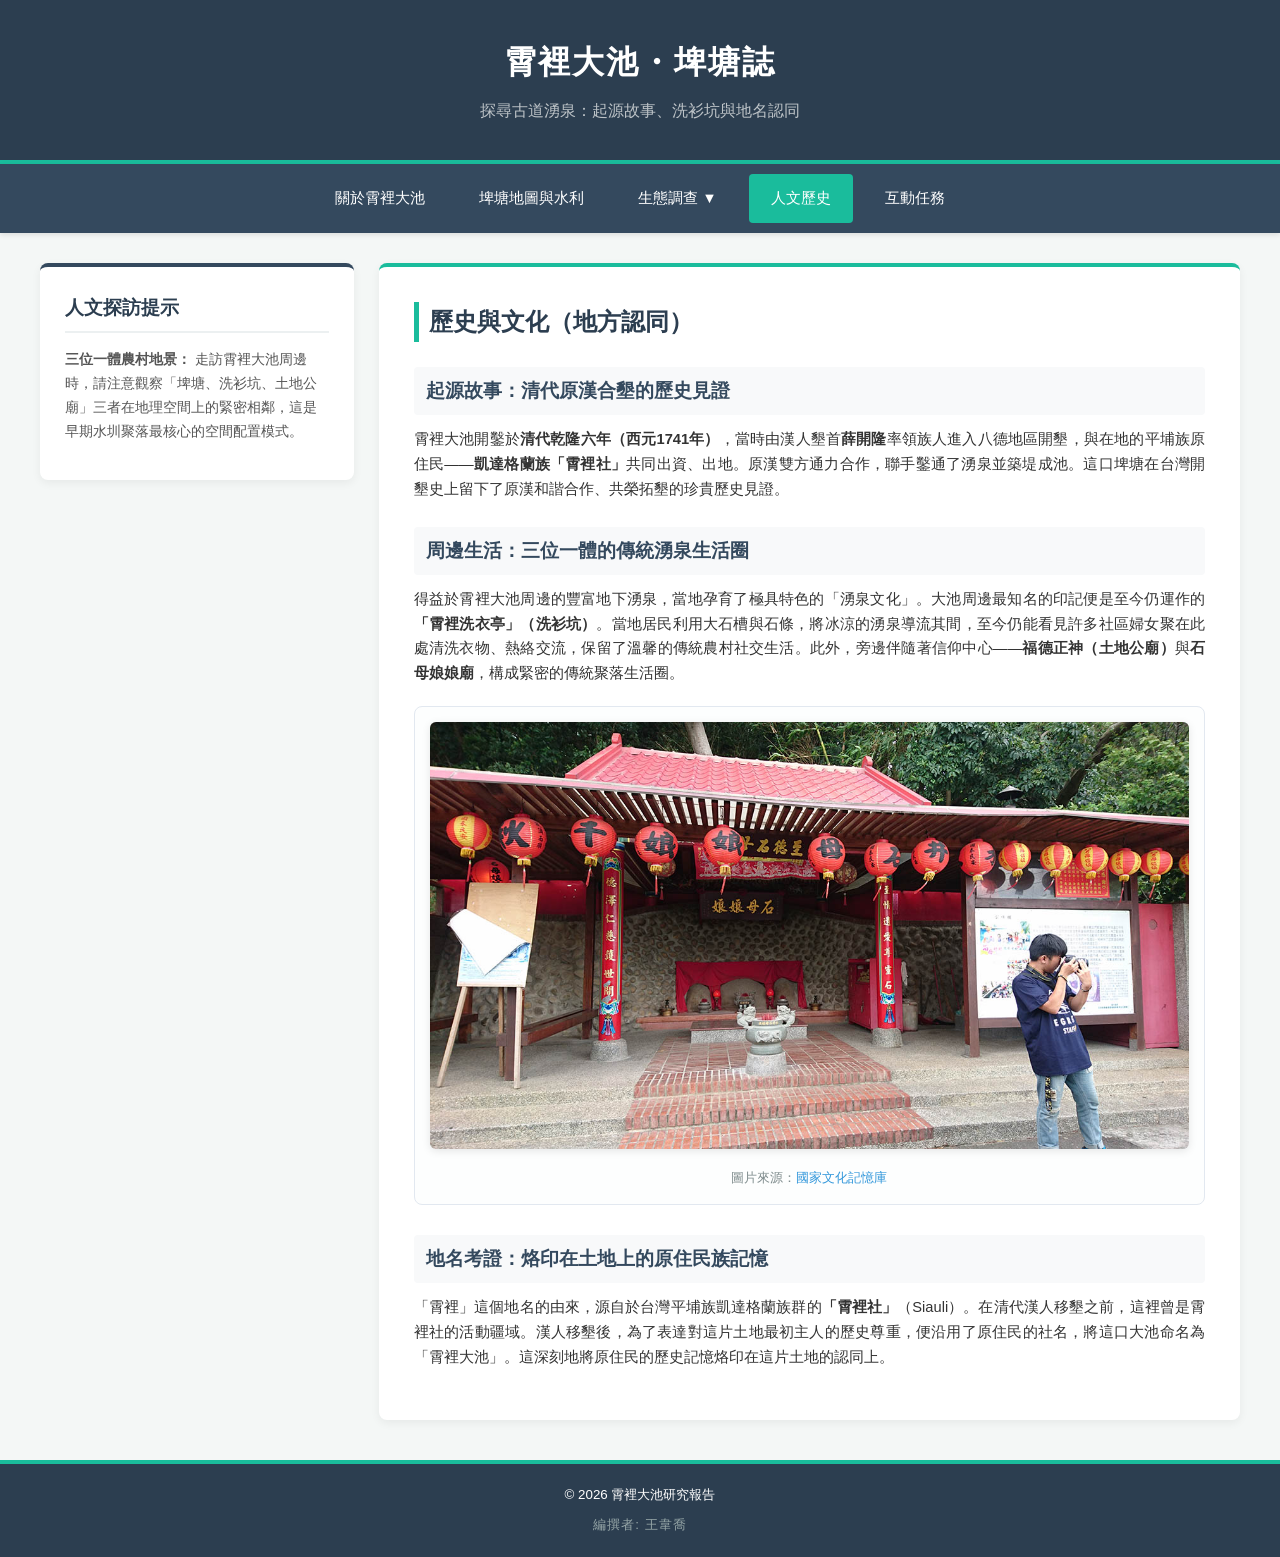
==== historyCulture.html @ f3dc5679 "Add files via upload" ====
<!DOCTYPE html>
<html lang="zh-TW">
<head>
    <meta charset="UTF-8">
    <meta name="viewport" content="width=device-width, initial-scale=1.0">
    <title>歷史與文化 - 霄裡大池人文考證</title>
    <link rel="stylesheet" href="style.css">
</head>
<body>

    <header class="site-header">
        <h1>霄裡大池・埤塘誌</h1>
        <p>探尋古道湧泉：起源故事、洗衫坑與地名認同</p>
    </header>

    <nav class="navigation">
        <a href="index.html">關於霄裡大池</a>
        <a href="pondMap.html">埤塘地圖與水利</a>
        <div class="dropdown">
            <a href="#" class="">生態調查 ▼</a>
            <div class="dropdown-content">
                <a href="ecologyBirds.html" class="">鳥類生態</a>
                <a href="ecologyPlants.html" class="">植物生態</a>
                <a href="ecologyInsects.html" class="">昆蟲與水質</a>
            </div>
        </div>
        <a href="historyCulture.html" class="active">人文歷史</a>
        <a href="interactiveTasks.html">互動任務</a>
    </nav>

    <div class="container">
        
        <aside class="sidebar">
            <h3>人文探訪提示</h3>
            <p><strong>三位一體農村地景：</strong> 走訪霄裡大池周邊時，請注意觀察「埤塘、洗衫坑、土地公廟」三者在地理空間上的緊密相鄰，這是早期水圳聚落最核心的空間配置模式。</p>
        </aside>

        <main class="main-content">
            <h2>歷史與文化（地方認同）</h2>
            
            <h3>起源故事：清代原漢合墾的歷史見證</h3>
            <p>霄裡大池開鑿於<strong>清代乾隆六年（西元1741年）</strong>，當時由漢人墾首<strong>薛開隆</strong>率領族人進入八德地區開墾，與在地的平埔族原住民——<strong>凱達格蘭族「霄裡社」</strong>共同出資、出地。原漢雙方通力合作，聯手鑿通了湧泉並築堤成池。這口埤塘在台灣開墾史上留下了原漢和諧合作、共榮拓墾的珍貴歷史見證。</p>

            <h3>周邊生活：三位一體的傳統湧泉生活圈</h3>
            <p>得益於霄裡大池周邊的豐富地下湧泉，當地孕育了極具特色的「湧泉文化」。大池周邊最知名的印記便是至今仍運作的<strong>「霄裡洗衣亭」（洗衫坑）</strong>。當地居民利用大石槽與石條，將冰涼的湧泉導流其間，至今仍能看見許多社區婦女聚在此處清洗衣物、熱絡交流，保留了溫馨的傳統農村社交生活。此外，旁邊伴隨著信仰中心——<strong>福德正神（土地公廟）</strong>與<strong>石母娘娘廟</strong>，構成緊密的傳統聚落生活圈。</p>

            <div class="image-block">
                <img src="images/霄裡洗衣亭 洗衫坑.jpg" alt="霄裡洗衣亭/洗衫坑">
                <p class="img-source">圖片來源：<a href="https://tcmb.culture.tw/zh-tw/detail?indexCode=Culture_Place&id=178577" target="_blank">國家文化記憶庫</a></p>
            </div>

            <h3>地名考證：烙印在土地上的原住民族記憶</h3>
            <p>「霄裡」這個地名的由來，源自於台灣平埔族凱達格蘭族群的<strong>「霄裡社」</strong>（Siauli）。在清代漢人移墾之前，這裡曾是霄裡社的活動疆域。漢人移墾後，為了表達對這片土地最初主人的歷史尊重，便沿用了原住民的社名，將這口大池命名為「霄裡大池」。這深刻地將原住民的歷史記憶烙印在這片土地的認同上。</p>

        </main>
    </div>

    <footer>
        <p>© 2026 霄裡大池研究報告</p>
        <p style="font-size: 10pt; color: #95a5a6; margin-top: 8px; letter-spacing: 1px;">編撰者: 王韋喬</p>
    </footer>

</body>
</html>
---- style.css ----
/* style.css */
* {
    box-sizing: border-box;
    margin: 0;
    padding: 0;
}

body {
    font-family: "微軟正黑體", "Microsoft JhengHei", sans-serif;
    background-color: #f4f7f6;
    color: #333;
    line-height: 1.7;
}

/* 頭部設計 */
.site-header {
    background-color: #2c3e50;
    color: white;
    padding: 35px 20px;
    text-align: center;
    border-bottom: 4px solid #1abc9c;
}

.site-header h1 {
    font-size: 24pt;
    margin-bottom: 8px;
    letter-spacing: 2px;
}

.site-header p {
    font-size: 12pt;
    color: #bdc3c7;
}

/* 導覽列設計 */
.navigation {
    background-color: #34495e;
    padding: 5px;
    display: flex;
    justify-content: center;
    flex-wrap: wrap;
    position: sticky;
    top: 0;
    z-index: 100;
    box-shadow: 0 2px 5px rgba(0,0,0,0.1);
}

.navigation a {
    color: white;
    text-decoration: none;
    padding: 12px 22px;
    margin: 5px;
    display: inline-block;
    font-size: 11pt;
    transition: all 0.3s ease;
    border-radius: 4px;
}

.navigation a:hover, .navigation a.active {
    background-color: #1abc9c;
    color: white;
}

/* 兩層選單 (下拉式) */
.dropdown {
    position: relative;
    display: inline-block;
}

.dropdown-content {
    display: none;
    position: absolute;
    background-color: #ffffff;
    min-width: 160px;
    box-shadow: 0px 8px 16px 0px rgba(0,0,0,0.15);
    z-index: 105;
    border-radius: 4px;
    overflow: hidden;
    top: 100%;
}

.dropdown-content a {
    color: #333 !important;
    padding: 12px 16px;
    margin: 0;
    display: block;
    text-align: left;
    border-bottom: 1px solid #eee;
    border-radius: 0;
}

.dropdown-content a:last-child {
    border-bottom: none;
}

.dropdown-content a:hover, .dropdown-content a.sub-active {
    background-color: #ecf0f1;
    color: #1abc9c !important;
    font-weight: bold;
}

.dropdown:hover .dropdown-content {
    display: block;
}

/* 響應式排版 (RWD) 核心容器 */
.container {
    width: 95%;
    max-width: 1200px;
    margin: 30px auto;
    display: flex;
    flex-wrap: wrap; 
    gap: 25px;
}

/* 側邊欄與主要內容區 */
.sidebar {
    flex: 1;
    min-width: 280px;
    background-color: #ffffff;
    padding: 25px;
    border-radius: 8px;
    box-shadow: 0 3px 10px rgba(0,0,0,0.06);
    height: fit-content;
    border-top: 4px solid #34495e;
}

.sidebar h3 {
    font-size: 14pt;
    color: #2c3e50;
    margin-bottom: 15px;
    padding-bottom: 8px;
    border-bottom: 2px solid #ecf0f1;
}

.sidebar p {
    font-size: 10.5pt;
    margin-bottom: 12px;
    color: #555;
}

.sidebar ul {
    margin-left: 20px;
    margin-bottom: 15px;
}

.sidebar li {
    font-size: 10.5pt;
    margin-bottom: 8px;
    color: #555;
}

.main-content {
    flex: 3;
    min-width: 350px;
    background-color: #ffffff;
    padding: 35px;
    border-radius: 8px;
    box-shadow: 0 3px 10px rgba(0,0,0,0.06);
    border-top: 4px solid #1abc9c;
}

.main-content h2 {
    font-size: 18pt;
    color: #2c3e50;
    margin-bottom: 20px;
    padding-left: 10px;
    border-left: 5px solid #1abc9c;
}

.main-content h3 {
    font-size: 14pt;
    color: #34495e;
    margin-top: 25px;
    margin-bottom: 12px;
    background-color: #f8f9fa;
    padding: 8px 12px;
    border-radius: 4px;
}

.main-content p {
    font-size: 11pt;
    margin-bottom: 15px;
    text-align: justify;
}

/* 圖片與區塊設計 */
.image-block {
    text-align: center;
    margin: 20px 0 30px 0;
    background-color: #fdfefe;
    padding: 15px;
    border-radius: 8px;
    border: 1px solid #e2e8f0;
}

.image-block img {
    max-width: 100%;
    height: auto;
    border-radius: 6px;
    box-shadow: 0 2px 8px rgba(0,0,0,0.1);
}

.img-source {
    font-size: 9.5pt !important;
    color: #7f8c8d;
    margin-top: 10px !important;
    margin-bottom: 0 !important;
    text-align: center !important;
}

.img-source a {
    color: #3498db;
    text-decoration: none;
}

.img-source a:hover {
    text-decoration: underline;
}

/* 生態卡片格線 */
.card-container {
    display: grid;
    grid-template-columns: repeat(auto-fill, minmax(220px, 1fr));
    gap: 20px;
    margin-top: 20px;
}

.card {
    background-color: #ffffff;
    border: 1px solid #e2e8f0;
    border-radius: 8px;
    overflow: hidden;
    box-shadow: 0 2px 5px rgba(0,0,0,0.05);
    transition: transform 0.3s ease, box-shadow 0.3s ease;
    cursor: pointer; /* 滑鼠移過去顯示手指，表示可點擊 */
}

.card:hover {
    transform: translateY(-5px);
    box-shadow: 0 5px 15px rgba(0,0,0,0.1);
}

.card img {
    width: 100%;
    height: 160px;
    object-fit: cover;
    background-color: #e2e8f0;
}

.card h4 {
    font-size: 12pt;
    color: #2c3e50;
    padding: 12px 15px 5px 15px;
    text-align: center;
}

/* 鳥類卡片點擊展開特效 (新增) */
.click-hint {
    font-size: 9.5pt;
    color: #e67e22;
    text-align: center;
    padding-bottom: 15px;
    transition: opacity 0.3s;
    font-weight: bold;
}

.card-details {
    display: none; /* 預設隱藏 */
    border-top: 1px dashed #e2e8f0;
    margin: 0 15px;
    padding: 10px 0 15px 0;
}

.card-details p {
    font-size: 10pt;
    color: #666;
    line-height: 1.6;
    margin: 0;
    text-align: justify;
}

/* 當卡片加上 active-card 類別時的狀態 */
.active-card .card-details {
    display: block;
    animation: fadeIn 0.4s ease;
}

.active-card .click-hint {
    display: none; /* 展開後隱藏提示文字 */
}

@keyframes fadeIn {
    from { opacity: 0; transform: translateY(-5px); }
    to { opacity: 1; transform: translateY(0); }
}


/* 互動任務樣式 */
.quiz-block {
    background-color: #fdfefe;
    border: 1px solid #d5dbdb;
    border-radius: 6px;
    padding: 20px;
    margin-bottom: 20px;
}

.quiz-question {
    font-weight: bold;
    font-size: 11.5pt;
    color: #2c3e50;
    margin-bottom: 12px;
}

.quiz-options {
    list-style-type: none;
    margin-bottom: 12px;
}

.quiz-options li {
    padding: 8px 12px;
    background-color: #f4f6f6;
    margin-bottom: 6px;
    border-radius: 4px;
    font-size: 10.5pt;
    cursor: pointer;
    transition: background-color 0.2s;
}

.quiz-options li:hover {
    background-color: #eaeded;
}

.quiz-ans {
    font-size: 10pt;
    color: #27ae60;
    background-color: #e8f8f5;
    padding: 10px;
    border-left: 4px solid #2cc990;
    border-radius: 0 4px 4px 0;
    margin-top: 10px;
}

/* 頁尾 */
footer {
    background-color: #2c3e50;
    color: white;
    text-align: center;
    padding: 20px;
    margin-top: 40px;
    border-top: 4px solid #1abc9c;
}

footer p {
    font-size: 10pt;
    margin: 0;
}

/* 響應式斷點設定 (RWD) */
@media (max-width: 768px) {
    .container {
        flex-direction: column;
    }
    .sidebar, .main-content {
        width: 100%;
    }
    .site-header h1 {
        font-size: 18pt;
    }
}
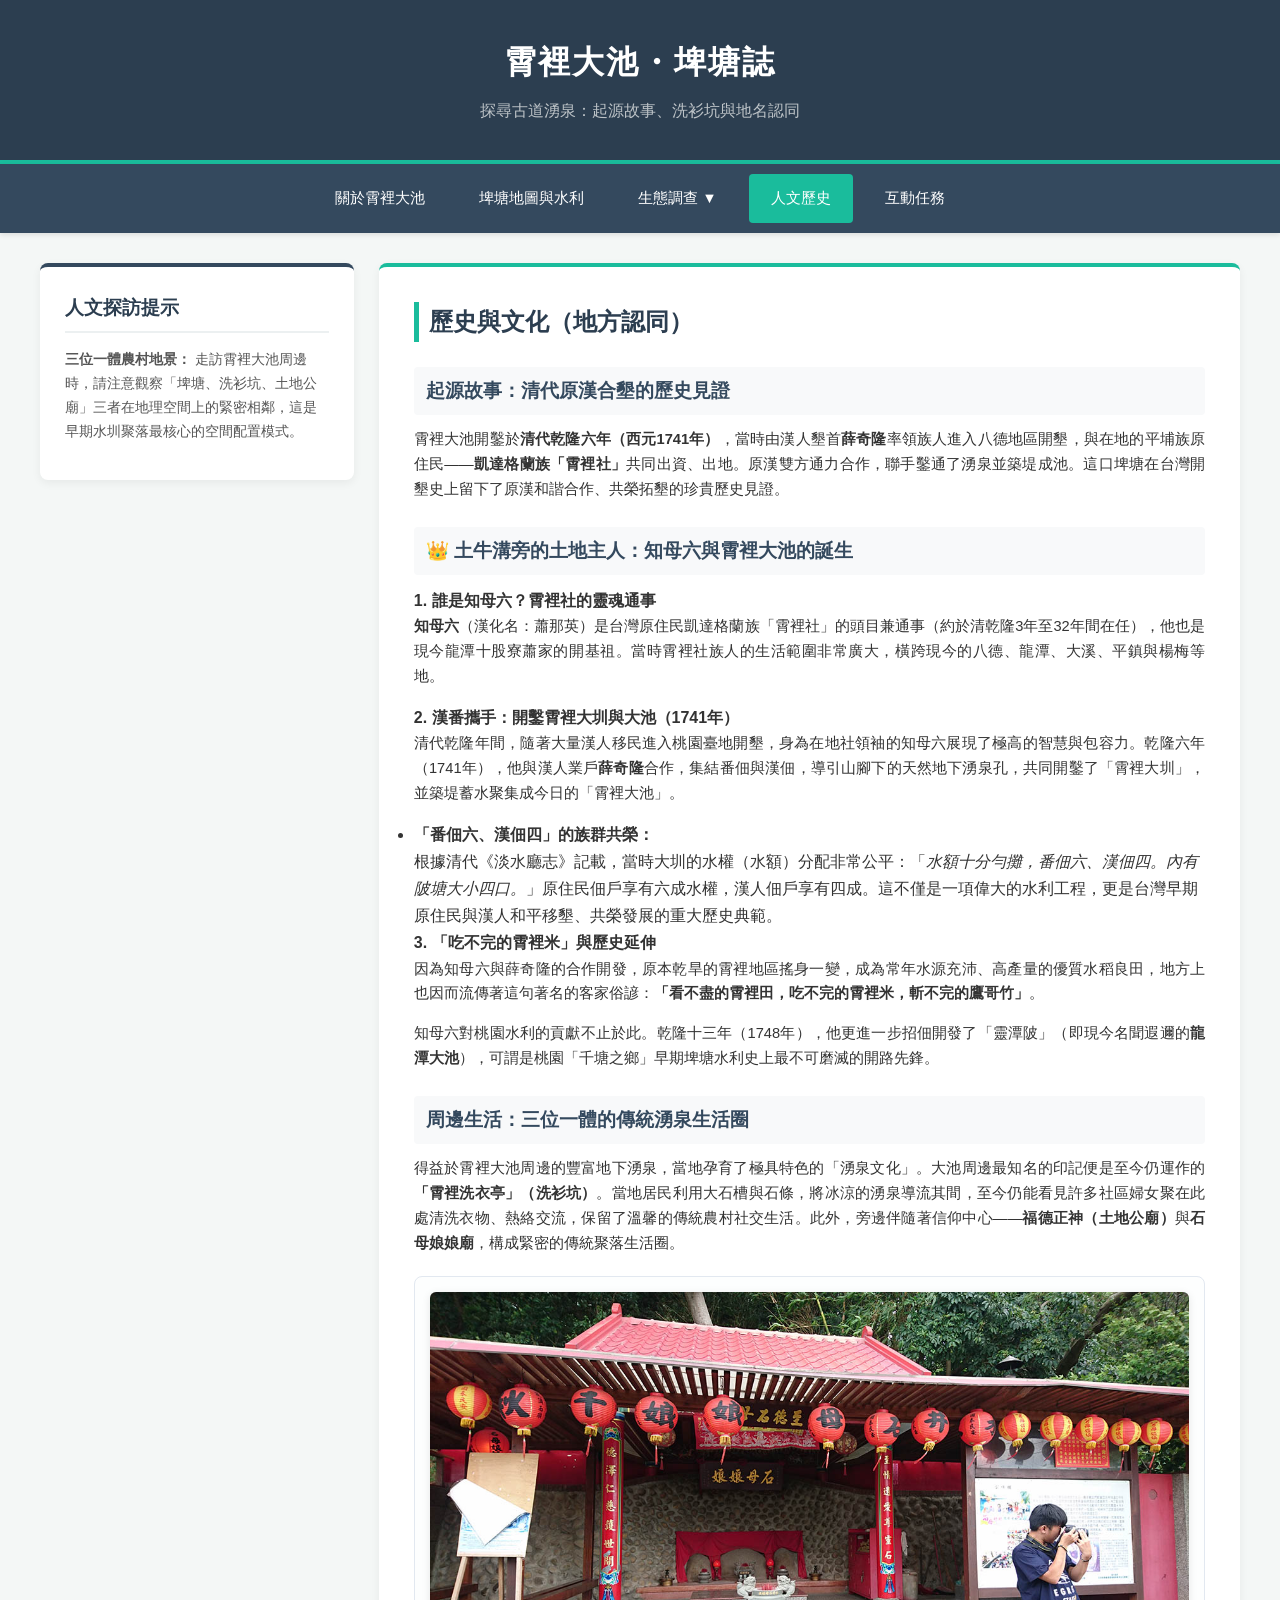
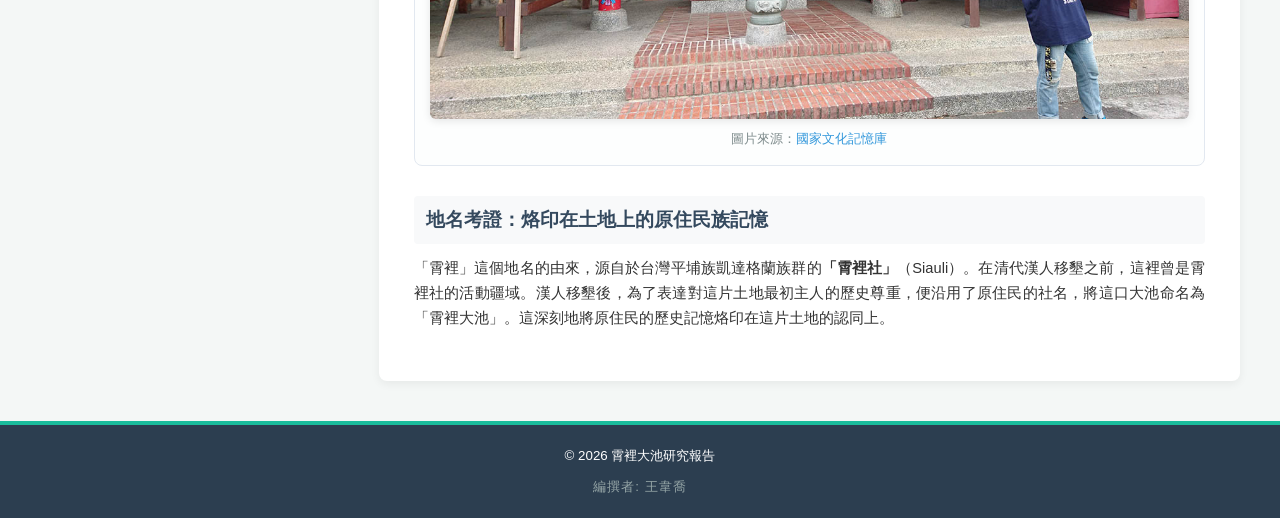
==== commit 78c3c42f: "Add files via upload" ====
--- a/historyCulture.html
+++ b/historyCulture.html
@@ -39,8 +39,25 @@
             <h2>歷史與文化（地方認同）</h2>
             
             <h3>起源故事：清代原漢合墾的歷史見證</h3>
-            <p>霄裡大池開鑿於<strong>清代乾隆六年（西元1741年）</strong>，當時由漢人墾首<strong>薛開隆</strong>率領族人進入八德地區開墾，與在地的平埔族原住民——<strong>凱達格蘭族「霄裡社」</strong>共同出資、出地。原漢雙方通力合作，聯手鑿通了湧泉並築堤成池。這口埤塘在台灣開墾史上留下了原漢和諧合作、共榮拓墾的珍貴歷史見證。</p>
+            <p>霄裡大池開鑿於<strong>清代乾隆六年（西元1741年）</strong>，當時由漢人墾首<strong>薛奇隆</strong>率領族人進入八德地區開墾，與在地的平埔族原住民——<strong>凱達格蘭族「霄裡社」</strong>共同出資、出地。原漢雙方通力合作，聯手鑿通了湧泉並築堤成池。這口埤塘在台灣開墾史上留下了原漢和諧合作、共榮拓墾的珍貴歷史見證。</p>
 
+            <h3>👑 土牛溝旁的土地主人：知母六與霄裡大池的誕生</h3>
+            
+            <h4>1. 誰是知母六？霄裡社的靈魂通事</h4>
+            <p><strong>知母六</strong>（漢化名：蕭那英）是台灣原住民凱達格蘭族「霄裡社」的頭目兼通事（約於清乾隆3年至32年間在任），他也是現今龍潭十股寮蕭家的開基祖。當時霄裡社族人的生活範圍非常廣大，橫跨現今的八德、龍潭、大溪、平鎮與楊梅等地。</p>
+            
+            <h4>2. 漢番攜手：開鑿霄裡大圳與大池（1741年）</h4>
+            <p>清代乾隆年間，隨著大量漢人移民進入桃園臺地開墾，身為在地社領袖的知母六展現了極高的智慧與包容力。乾隆六年（1741年），他與漢人業戶<strong>薛奇隆</strong>合作，集結番佃與漢佃，導引山腳下的天然地下湧泉孔，共同開鑿了「霄裡大圳」，並築堤蓄水聚集成今日的「霄裡大池」。</p>
+            
+            <ul>
+                <li><strong>「番佃六、漢佃四」的族群共榮：</strong><br>
+                根據清代《淡水廳志》記載，當時大圳的水權（水額）分配非常公平：「<em>水額十分勻攤，番佃六、漢佃四。內有陂塘大小四口。</em>」原住民佃戶享有六成水權，漢人佃戶享有四成。這不僅是一項偉大的水利工程，更是台灣早期原住民與漢人和平移墾、共榮發展的重大歷史典範。</li>
+            </ul>
+
+            <h4>3. 「吃不完的霄裡米」與歷史延伸</h4>
+            <p>因為知母六與薛奇隆的合作開發，原本乾旱的霄裡地區搖身一變，成為常年水源充沛、高產量的優質水稻良田，地方上也因而流傳著這句著名的客家俗諺：<strong>「看不盡的霄裡田，吃不完的霄裡米，斬不完的鷹哥竹」</strong>。</p>
+            
+            <p>知母六對桃園水利的貢獻不止於此。乾隆十三年（1748年），他更進一步招佃開發了「靈潭陂」（即現今名聞遐邇的<strong>龍潭大池</strong>），可謂是桃園「千塘之鄉」早期埤塘水利史上最不可磨滅的開路先鋒。</p>
             <h3>周邊生活：三位一體的傳統湧泉生活圈</h3>
             <p>得益於霄裡大池周邊的豐富地下湧泉，當地孕育了極具特色的「湧泉文化」。大池周邊最知名的印記便是至今仍運作的<strong>「霄裡洗衣亭」（洗衫坑）</strong>。當地居民利用大石槽與石條，將冰涼的湧泉導流其間，至今仍能看見許多社區婦女聚在此處清洗衣物、熱絡交流，保留了溫馨的傳統農村社交生活。此外，旁邊伴隨著信仰中心——<strong>福德正神（土地公廟）</strong>與<strong>石母娘娘廟</strong>，構成緊密的傳統聚落生活圈。</p>
 
--- a/style.css
+++ b/style.css
@@ -368,3 +368,10 @@
         font-size: 18pt;
     }
 }
+
+/* 強制讓所有圖片區塊內的照片放大至與網頁外框完全重合 */
+.image-block img {
+    width: 100% !important;
+    height: auto !important;
+    display: block;
+}
